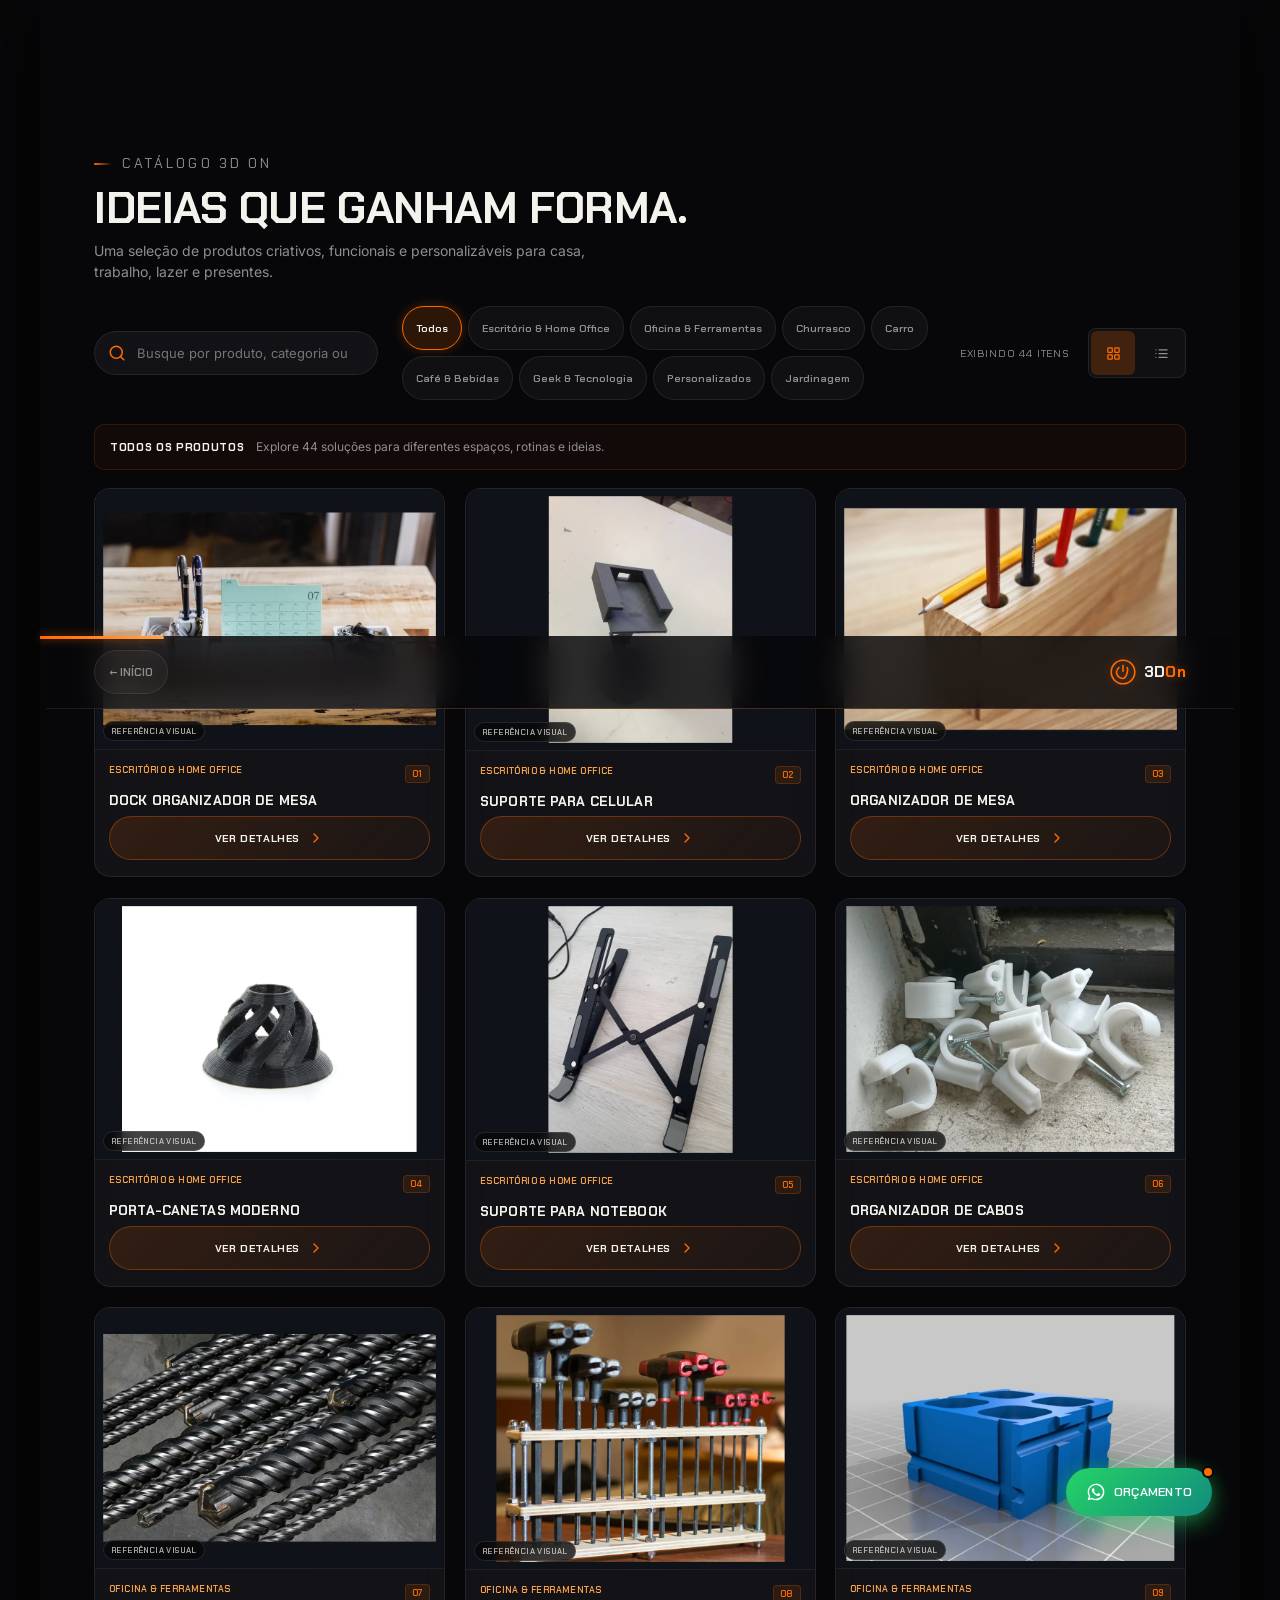
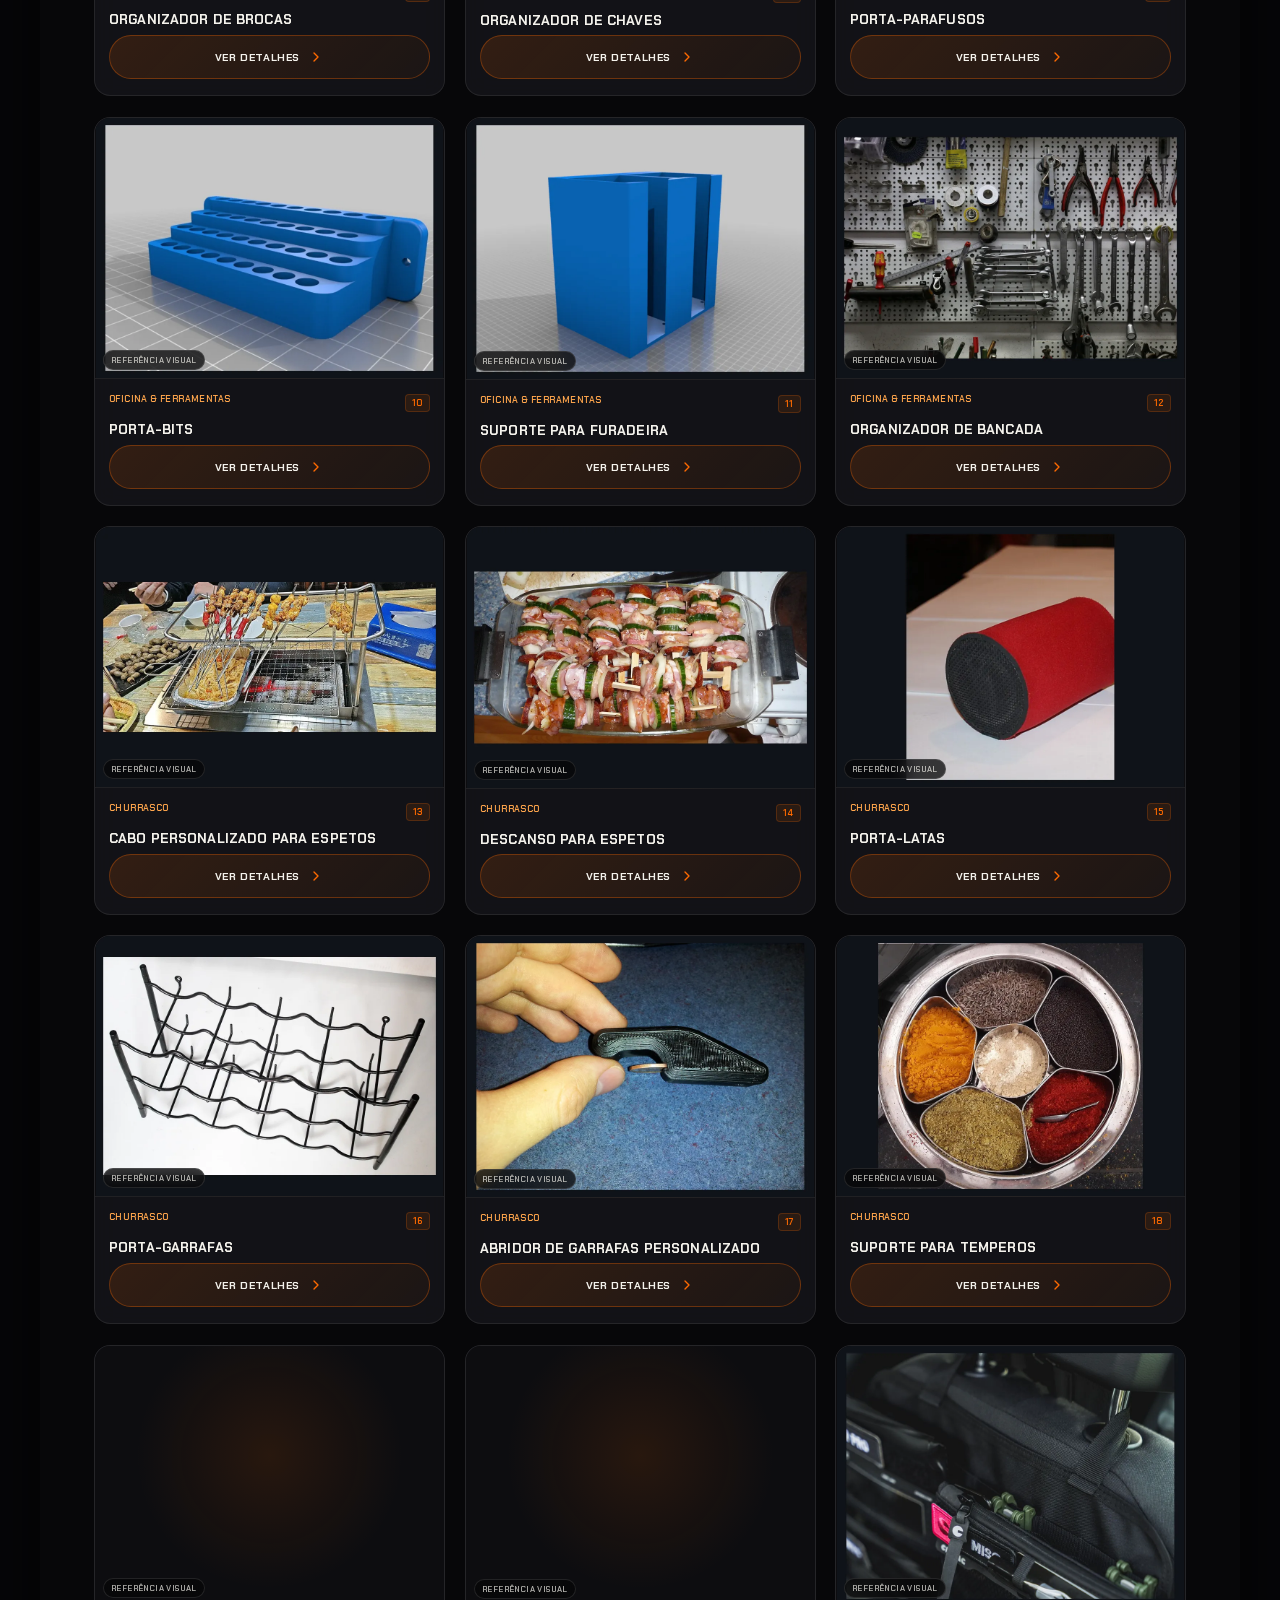
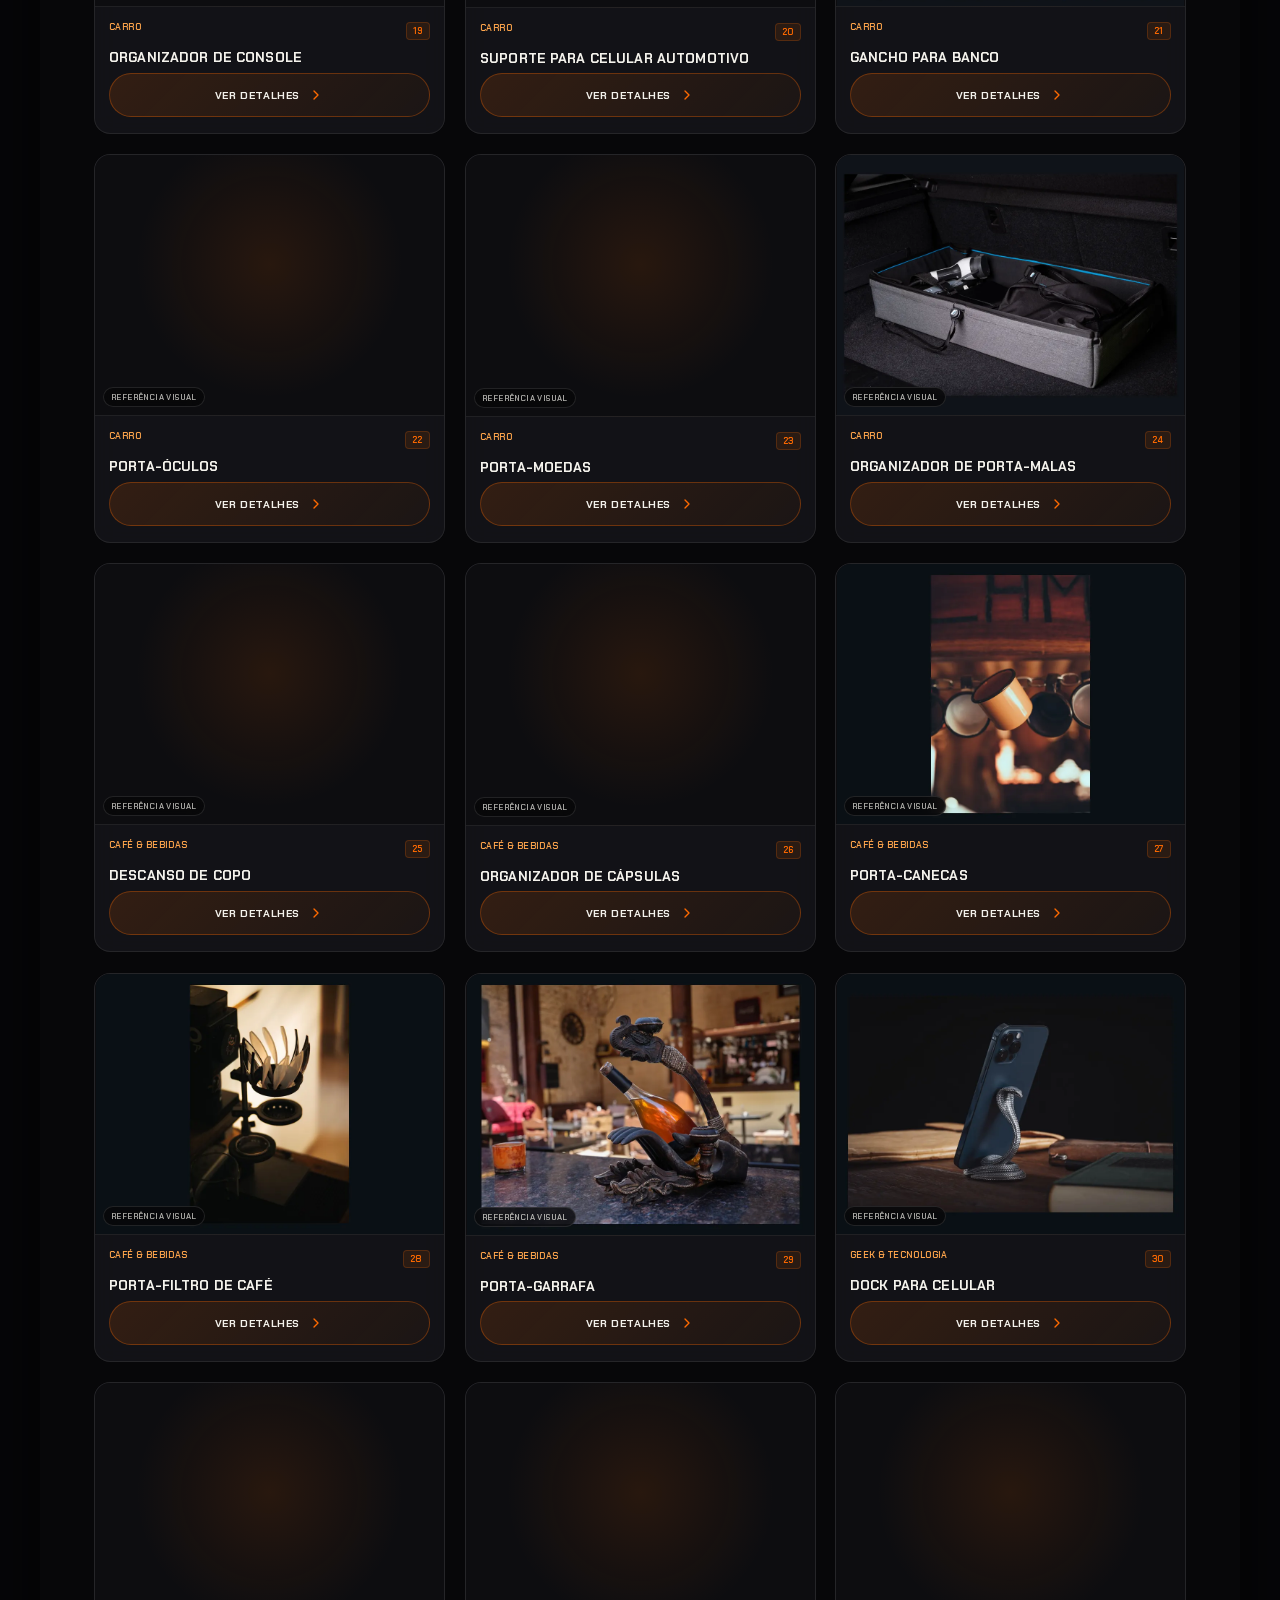
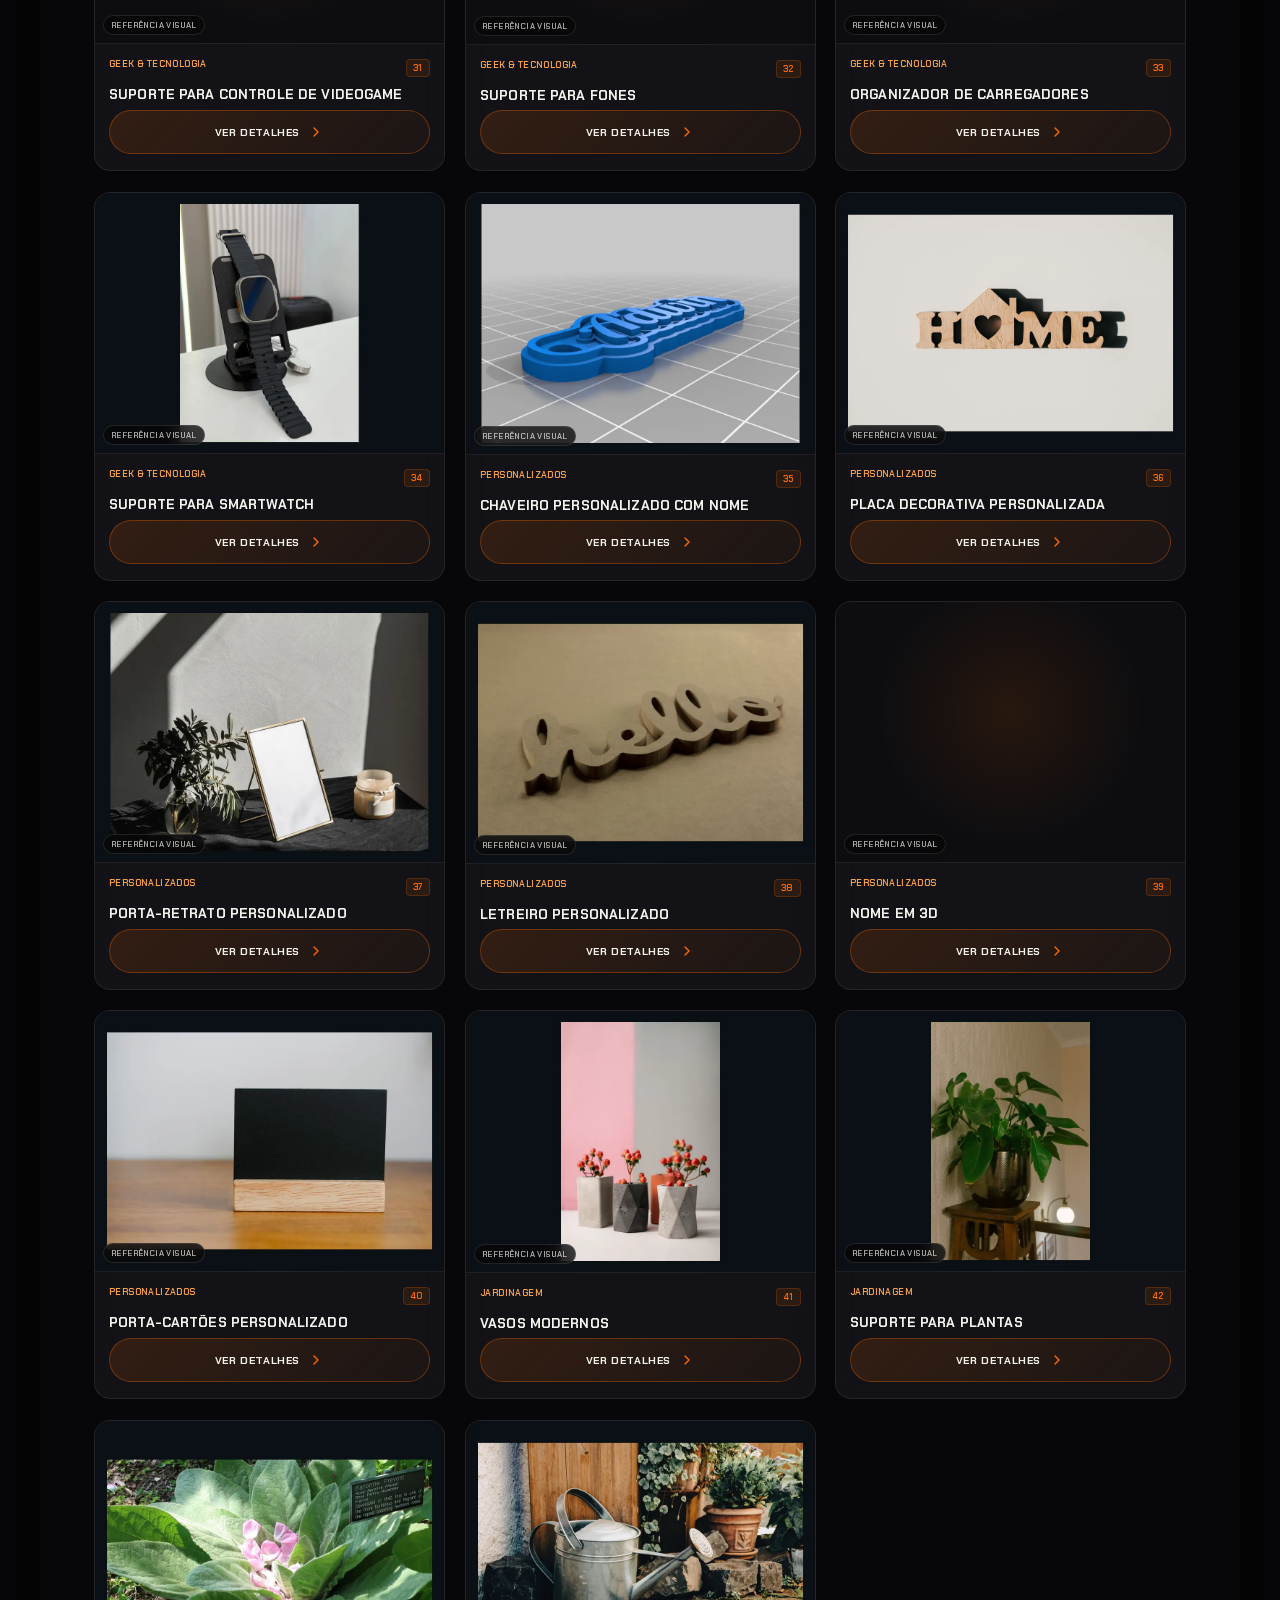
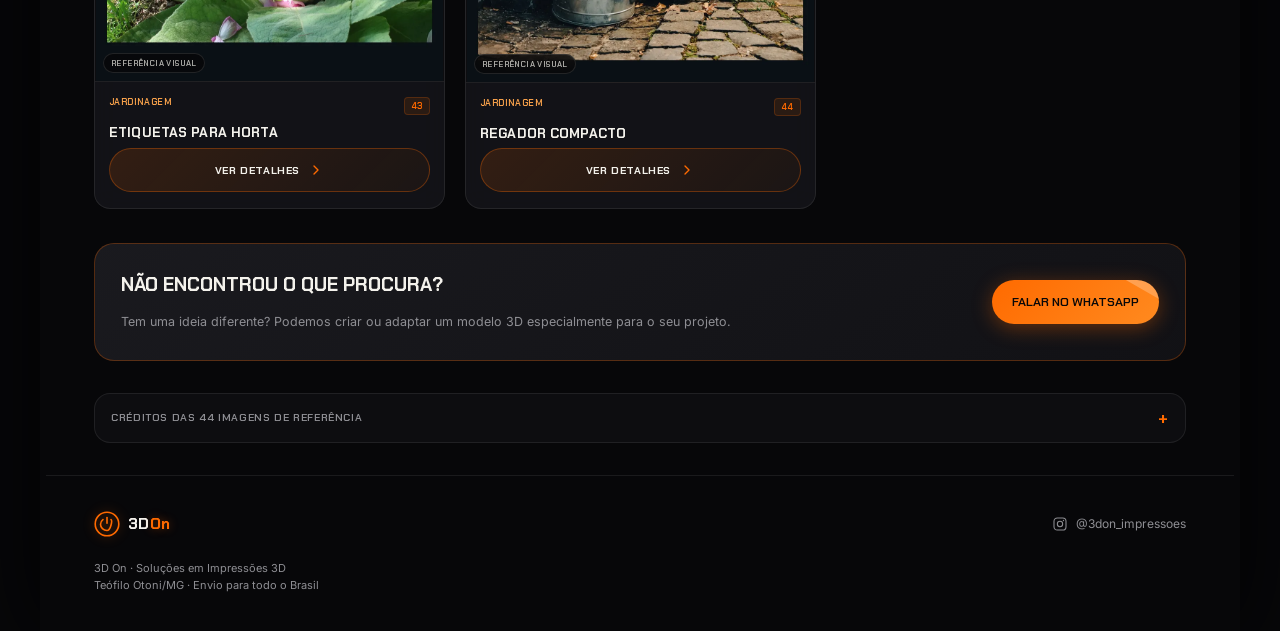
==== catalogo.html @ eeffb82b "Publish 3D On static site" ====
<!DOCTYPE html>
<html lang="pt-BR">
<head>
  <meta charset="UTF-8">
  <meta http-equiv="refresh" content="0;url=index.html#catalogo-completo">
  <title>Redirecionando para o Catálogo · 3D On Impressões</title>
  <script>window.location.replace('index.html#catalogo-completo');</script>
</head>
<body>
  <p>Redirecionando para o <a href="index.html#catalogo-completo">catálogo da 3D On Impressões</a>...</p>
</body>
</html>
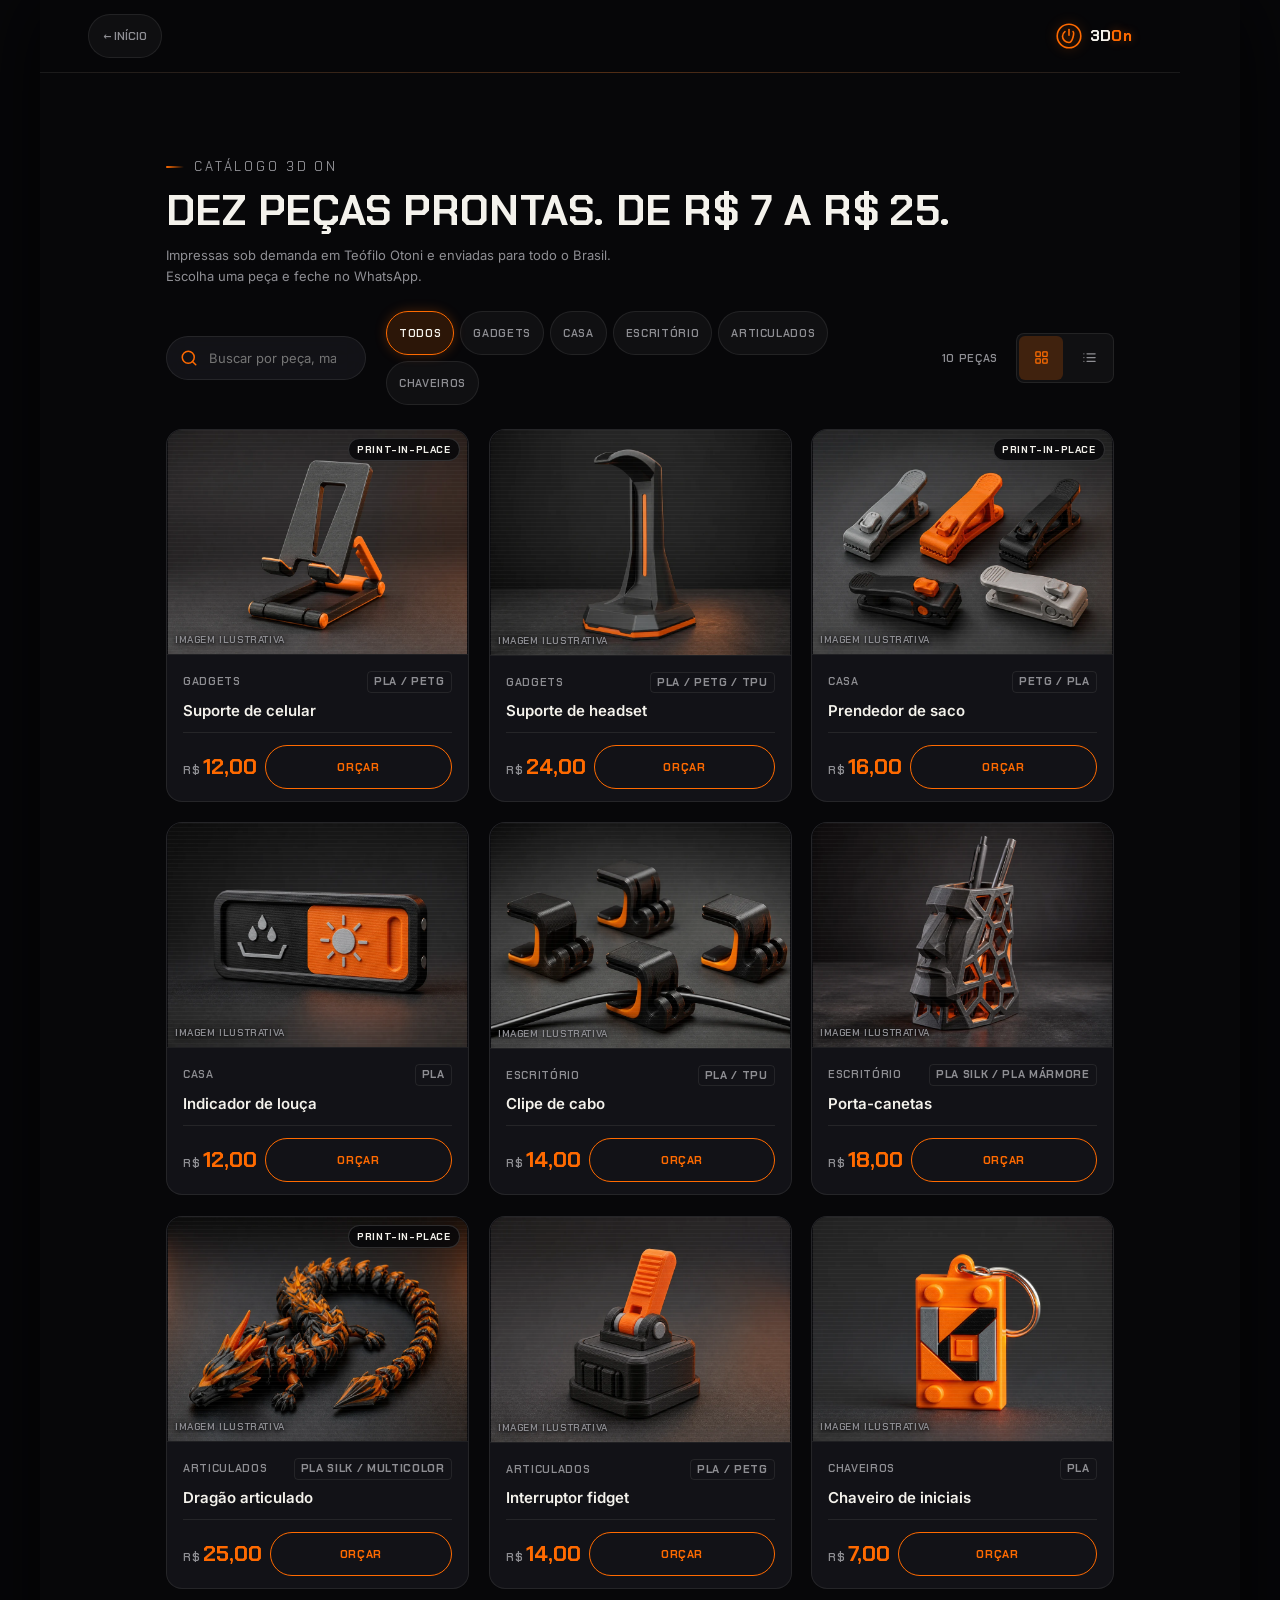
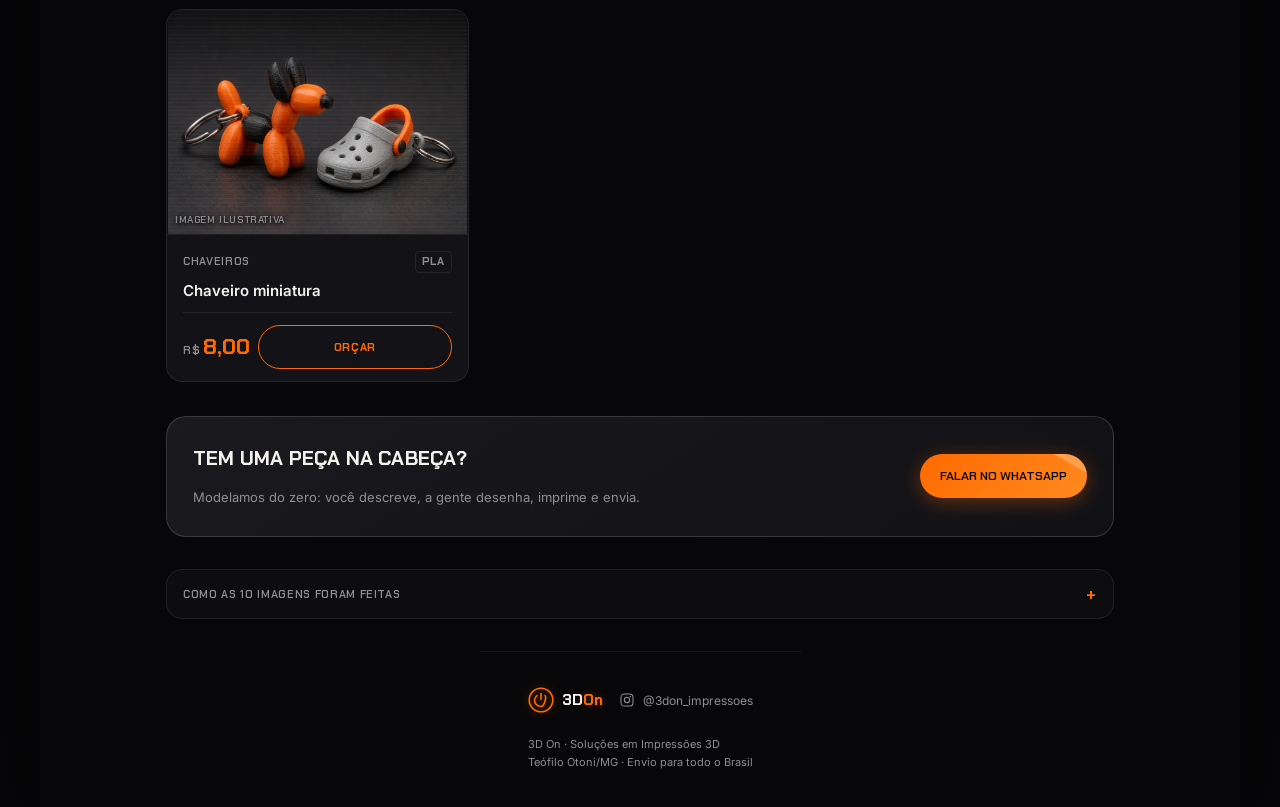
==== commit 45c30b87: "Update 3D On site assets" ====
--- a/catalogo.html
+++ b/catalogo.html
@@ -2,6 +2,10 @@
 <html lang="pt-BR">
 <head>
   <meta charset="UTF-8">
+  <meta name="viewport" content="width=device-width, initial-scale=1.0">
+  <meta http-equiv="Cache-Control" content="public, max-age=0, must-revalidate">
+  <meta http-equiv="Pragma" content="no-cache">
+  <meta http-equiv="Expires" content="0">
   <meta http-equiv="refresh" content="0;url=index.html#catalogo-completo">
   <title>Redirecionando para o Catálogo · 3D On Impressões</title>
   <script>window.location.replace('index.html#catalogo-completo');</script>
